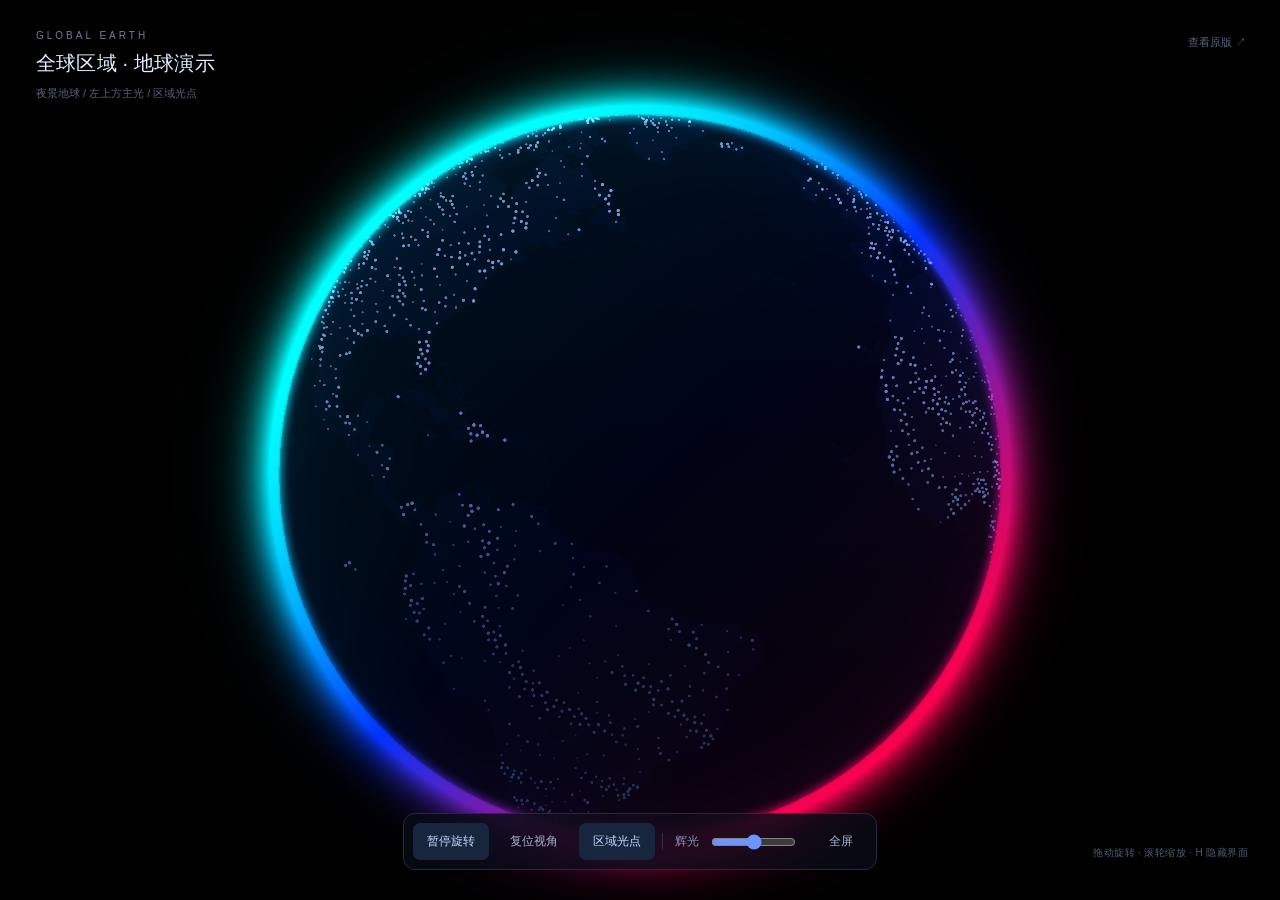
==== earth-demo/demo.html @ 6080b8ad "Publish global dashboard demo with soft hover glow" ====
<!DOCTYPE html>
<html lang="zh-CN">
<head>
  <meta charset="UTF-8" />
  <meta name="viewport" content="width=device-width, initial-scale=1.0" />
  <title>Global Earth · 地球演示</title>
  <script>
    if (new URLSearchParams(location.search).get('embed') === 'dashboard') {
      document.documentElement.classList.add('dashboard-embed');
    }
  </script>
  <style>
    * {
      margin: 0;
      padding: 0;
      box-sizing: border-box;
    }
    html,
    body {
      width: 100%;
      height: 100%;
      overflow: hidden;
      background: #000;
      font-family: "Segoe UI", "Microsoft YaHei", sans-serif;
    }

    #app {
      position: fixed;
      inset: 0;
    }

    /* 加载提示层 */
    #loader {
      position: fixed;
      inset: 0;
      display: flex;
      flex-direction: column;
      align-items: center;
      justify-content: center;
      gap: 16px;
      background: radial-gradient(ellipse at center, #06121f 0%, #000 70%);
      color: #9fc3e8;
      z-index: 20;
      transition: opacity 0.6s ease;
    }
    #loader.hidden {
      opacity: 0;
      pointer-events: none;
    }
    #loader .ring {
      width: 54px;
      height: 54px;
      border: 3px solid rgba(120, 180, 255, 0.25);
      border-top-color: #6db4ff;
      border-radius: 50%;
      animation: spin 0.9s linear infinite;
    }
    @keyframes spin {
      to {
        transform: rotate(360deg);
      }
    }
    #loader .label {
      font-size: 15px;
      letter-spacing: 1px;
    }
    #loader .label b {
      color: #cfe6ff;
    }

    /* HUD 说明 */
    #hud {
      position: fixed;
      left: 18px;
      bottom: 16px;
      color: rgba(210, 232, 255, 0.82);
      font-size: 13px;
      line-height: 1.7;
      background: rgba(6, 16, 30, 0.45);
      border: 1px solid rgba(120, 180, 255, 0.18);
      border-radius: 10px;
      padding: 12px 16px;
      backdrop-filter: blur(6px);
      z-index: 10;
      max-width: 300px;
    }
    #hud h1 {
      font-size: 15px;
      color: #bfe0ff;
      margin-bottom: 6px;
      font-weight: 600;
    }
    #hud .k {
      color: #6db4ff;
    }

    /* 信息指示 */
    #status {
      position: fixed;
      left: 18px;
      top: 16px;
      color: rgba(210, 232, 255, 0.9);
      font-size: 13px;
      background: rgba(6, 16, 30, 0.45);
      border: 1px solid rgba(120, 180, 255, 0.18);
      border-radius: 10px;
      padding: 8px 14px;
      backdrop-filter: blur(6px);
      z-index: 10;
    }
    #status b {
      color: #cfe6ff;
    }
    #status .dim {
      color: #7ba6d6;
    }

    /* 语言切换（右上角） */
    #langBar {
      position: fixed;
      right: 18px;
      top: 16px;
      display: flex;
      align-items: center;
      gap: 8px;
      color: rgba(210, 232, 255, 0.9);
      font-size: 13px;
      background: rgba(6, 16, 30, 0.45);
      border: 1px solid rgba(120, 180, 255, 0.18);
      border-radius: 10px;
      padding: 8px 12px;
      backdrop-filter: blur(6px);
      z-index: 30;
    }
    #langBar .navicon {
      font-size: 15px;
      color: #9fc3e8;
    }
    #langBar select {
      background: rgba(20, 40, 64, 0.9);
      color: #dff1ff;
      border: 1px solid rgba(120, 180, 255, 0.25);
      border-radius: 6px;
      padding: 5px 8px;
      font-size: 13px;
      outline: none;
      cursor: pointer;
    }
    #langBar select option {
      background: #0a1728;
      color: #dff1ff;
    }
    #langBar button {
      background: none;
      border: 1px solid rgba(120, 180, 255, 0.3);
      color: #9fc3e8;
      border-radius: 6px;
      padding: 4px 9px;
      font-size: 13px;
      cursor: pointer;
      line-height: 1.2;
    }
    #langBar button:hover {
      background: rgba(63, 140, 200, 0.35);
      color: #dff1ff;
    }

    canvas {
      display: block;
    }

    /* 保存/操作提示 toast */
    #toast {
      position: fixed;
      left: 50%;
      top: 20px;
      transform: translateX(-50%) translateY(-12px);
      background: rgba(6, 16, 30, 0.92);
      color: #dff1ff;
      border: 1px solid rgba(120, 180, 255, 0.35);
      padding: 9px 18px;
      border-radius: 20px;
      font-size: 14px;
      box-shadow: 0 6px 20px rgba(0, 0, 0, 0.4);
      opacity: 0;
      pointer-events: none;
      transition: opacity 0.3s ease, transform 0.3s ease;
      z-index: 30;
    }
    #toast.show {
      opacity: 1;
      transform: translateX(-50%) translateY(0);
    }

    /* 让 lil-gui 面板可滚动，保证所有参数（含保存按钮）都能看到 */
    .lil-gui.root,
    .lil-gui {
      max-height: calc(100vh - 24px);
      overflow-y: auto;
      overflow-x: hidden;
    }
    .lil-gui::-webkit-scrollbar {
      width: 8px;
    }
    .lil-gui::-webkit-scrollbar-thumb {
      background: rgba(120, 180, 255, 0.3);
      border-radius: 4px;
    }

    /* 飞线设置表格面板 */
    #flightPanel {
      position: fixed;
      left: 18px;
      top: 88px;
      width: 440px;
      max-height: calc(100vh - 210px);
      display: flex;
      flex-direction: column;
      background: rgba(6, 16, 30, 0.72);
      border: 1px solid rgba(120, 180, 255, 0.25);
      border-radius: 12px;
      color: #dff1ff;
      font-size: 13px;
      z-index: 12;
      backdrop-filter: blur(8px);
      overflow: hidden;
      transition: transform 0.25s ease, opacity 0.25s ease;
    }
    #flightPanel.collapsed .body,
    #flightPanel.collapsed .foot {
      display: none;
    }
    #flightPanel header {
      display: flex;
      align-items: center;
      justify-content: space-between;
      padding: 9px 12px;
      border-bottom: 1px solid rgba(120, 180, 255, 0.2);
      font-weight: 600;
      color: #bfe0ff;
    }
    #flightPanel header button {
      background: none;
      border: none;
      color: #8fb8e8;
      cursor: pointer;
      font-size: 13px;
    }
    #flightPanel .body {
      overflow-y: auto;
      padding: 8px 10px;
    }
    #flightPanel table {
      width: 100%;
      border-collapse: collapse;
    }
    #flightPanel th {
      text-align: left;
      color: #7ba6d6;
      font-weight: 600;
      padding: 3px 4px;
      font-size: 12px;
    }
    #flightPanel td {
      padding: 3px 4px;
    }
    #flightPanel select {
      width: 100%;
      background: rgba(20, 40, 64, 0.9);
      color: #dff1ff;
      border: 1px solid rgba(120, 180, 255, 0.25);
      border-radius: 6px;
      padding: 5px 6px;
      font-size: 13px;
      outline: none;
    }
    #flightPanel .btns {
      white-space: nowrap;
    }
    #flightPanel .btns button {
      width: 24px;
      height: 24px;
      border-radius: 6px;
      border: 1px solid rgba(120, 180, 255, 0.3);
      background: rgba(40, 70, 110, 0.6);
      color: #dff1ff;
      cursor: pointer;
      font-size: 15px;
      line-height: 1;
      margin-right: 3px;
    }
    #flightPanel .btns button.add:hover {
      background: #2f6f9f;
    }
    #flightPanel .btns button.del:hover {
      background: #a04040;
    }
    #flightPanel .addgroup {
      width: 100%;
      margin-top: 8px;
      padding: 7px 8px;
      border: none;
      border-radius: 8px;
      cursor: pointer;
      background: rgba(63, 120, 180, 0.25);
      color: #cfe6ff;
      font-size: 13px;
    }
    #flightPanel .addgroup:hover {
      background: rgba(63, 140, 200, 0.4);
    }
    #flightPanel .foot {
      padding: 8px 12px;
      border-top: 1px solid rgba(120, 180, 255, 0.2);
      color: #7ba6d6;
      font-size: 11px;
      line-height: 1.6;
    }

    /* 视图切换（地球 / 中国地图） */
    #viewToggle {
      position: fixed;
      right: 18px;
      bottom: 18px;
      background: rgba(6, 16, 30, 0.6);
      color: #dff1ff;
      border: 1px solid rgba(120, 180, 255, 0.3);
      border-radius: 8px;
      padding: 7px 12px;
      font-size: 13px;
      cursor: pointer;
      z-index: 12;
      backdrop-filter: blur(6px);
    }
    #viewToggle:hover {
      background: rgba(63, 140, 200, 0.35);
      color: #dff1ff;
    }

    /* 画布录屏（WebM/VP9 无损）：位于视图切换按钮上方 */
    #recordBar {
      position: fixed;
      right: 18px;
      bottom: 60px;
      display: flex;
      align-items: center;
      gap: 8px;
      z-index: 12;
      backdrop-filter: blur(6px);
    }
    #recordBtn {
      background: rgba(6, 16, 30, 0.6);
      color: #dff1ff;
      border: 1px solid rgba(120, 180, 255, 0.3);
      border-radius: 8px;
      padding: 7px 12px;
      font-size: 13px;
      cursor: pointer;
      min-width: 72px;
      text-align: center;
      white-space: nowrap;
    }
    #recordBtn:hover {
      background: rgba(63, 140, 200, 0.35);
      color: #dff1ff;
    }
    #recordBtn.recording {
      background: rgba(220, 60, 60, 0.9);
      color: #fff;
      border-color: rgba(255, 150, 150, 0.6);
      animation: recPulse 1.15s ease-in-out infinite;
    }
    @keyframes recPulse {
      0%, 100% { opacity: 1; }
      50% { opacity: 0.5; }
    }
    #recordQuality {
      background: rgba(6, 16, 30, 0.6);
      color: #dff1ff;
      border: 1px solid rgba(120, 180, 255, 0.3);
      border-radius: 8px;
      padding: 6px 8px;
      font-size: 12px;
      cursor: pointer;
    }
    #recordQuality:disabled {
      opacity: 0.5;
      cursor: not-allowed;
    }

    /* China 模式：隐藏地球相关 UI（中国地图自身的 .china-gui 面板由 JS 控制显示） */
    body.china-mode .lil-gui:not(.china-gui):not(.china-gui .lil-gui),
    body.china-mode #flightPanel,
    body.china-mode #hud,
    body.china-mode #status {
      display: none;
    }

    /* 中国地图工具提示 */
    #chinaTooltip {
      position: fixed;
      z-index: 40;
      pointer-events: none;
      background: rgba(6, 16, 30, 0.92);
      border: 1px solid rgba(120, 180, 255, 0.4);
      color: #dff1ff;
      padding: 5px 12px;
      border-radius: 6px;
      font-size: 13px;
      box-shadow: 0 6px 18px rgba(0, 0, 0, 0.45);
    }

    /* 中国地图标题 + 返回 */
    #chinaHeader {
      position: fixed;
      left: 18px;
      top: 16px;
      display: flex;
      align-items: center;
      gap: 10px;
      background: rgba(6, 16, 30, 0.6);
      border: 1px solid rgba(120, 180, 255, 0.3);
      border-radius: 8px;
      padding: 8px 12px;
      z-index: 12;
      backdrop-filter: blur(6px);
    }
    #chinaTitle {
      color: #bfe0ff;
      font-size: 14px;
      font-weight: 600;
    }
    #chinaBack {
      background: none;
      border: 1px solid rgba(120, 180, 255, 0.3);
      color: #9fc3e8;
      border-radius: 6px;
      padding: 4px 10px;
      font-size: 13px;
      cursor: pointer;
    }
    #chinaBack:hover {
      background: rgba(63, 140, 200, 0.35);
      color: #dff1ff;
    }
    #chinaEarthBack {
      background: none;
      border: 1px solid rgba(255, 210, 74, 0.4);
      color: #ffd24a;
      border-radius: 6px;
      padding: 4px 10px;
      font-size: 13px;
      cursor: pointer;
    }
    #chinaEarthBack:hover {
      background: rgba(255, 210, 74, 0.2);
      color: #fff6d8;
    }

    /* China 模式加载提示 */
    #chinaLoading {
      position: fixed;
      left: 50%;
      top: 50%;
      transform: translate(-50%, -50%);
      color: #9fc3e8;
      font-size: 15px;
      z-index: 40;
    }

    /* 下钻失败 / 无数据提示 */
    .chinaToast {
      position: fixed;
      left: 50%;
      top: 24px;
      transform: translateX(-50%);
      background: rgba(6, 16, 30, 0.94);
      color: #dff1ff;
      border: 1px solid rgba(255, 180, 120, 0.4);
      padding: 9px 18px;
      border-radius: 8px;
      font-size: 14px;
      z-index: 50;
      opacity: 1;
      transition: opacity 0.35s ease, transform 0.35s ease;
    }
    .chinaToast.hide {
      opacity: 0;
      transform: translateX(-50%) translateY(-10px);
    }
  </style>

  <script type="importmap">
    {
      "imports": {
        "three": "./vendor/three.module.js",
        "three/addons/": "./vendor/",
        "lil-gui": "./vendor/lil-gui.esm.js"
      }
    }
  </script>

<style>
  #langBar, #viewToggle, #recordBar, #status, #hud, #flightPanel,
  .lil-gui, #earthChinaTip, #chinaHeader, #chinaLoading { display: none !important; }
  #loader.hidden { visibility: hidden; }
  body { background: #000; color: #e6edff; font-family: -apple-system,BlinkMacSystemFont,"Segoe UI","PingFang SC",sans-serif; }
  .presentation-head { position:fixed; top:30px; left:36px; z-index:6; pointer-events:none; transition:opacity .3s; }
  .eyebrow { font-size:10px; font-weight:500; letter-spacing:3px; color:#727e9a; }
  .presentation-head h1 { font-size:20px; font-weight:500; letter-spacing:.2px; margin-top:9px; }
  .presentation-head small { display:block; margin-top:9px; color:#57617a; font-size:11px; }
  .demo-controls { position:fixed; z-index:10; bottom:30px; left:50%; transform:translateX(-50%); display:flex; gap:7px; align-items:center; padding:9px; border:1px solid #242a40; background:rgba(9,12,23,.82); border-radius:12px; backdrop-filter:blur(20px); transition:opacity .3s; white-space:nowrap; }
  .demo-controls button { border:1px solid transparent; padding:9px 13px; background:transparent; border-radius:7px; color:#aab3ca; cursor:pointer; font:inherit; font-size:12px; }
  .demo-controls button:hover { color:#fff; background:#1a2238; }
  .demo-controls button[aria-pressed=true] { background:#17253f; color:#c5d8ff; }
  .demo-controls label { border-left:1px solid #283044; padding:0 12px; display:flex; gap:12px; align-items:center; font-size:12px; color:#8793ad; }
  .demo-controls input { width:85px; accent-color:#6d94fc; }
  .help { position:fixed; bottom:40px; right:32px; z-index:5; font-size:10px; color:#505970; letter-spacing:.4px; transition:opacity .3s; pointer-events:none; }
  .source-link { position:fixed; top:35px; right:34px; z-index:8; color:#56617b; font-size:11px; text-decoration:none; transition:opacity .3s; }
  .source-link:hover { color:#b6c6e7; }
  body.clean .demo-controls, body.clean .presentation-head, body.clean .help, body.clean .source-link { opacity:0; pointer-events:none; }
  :focus-visible { outline:2px solid #8eacff; outline-offset:3px; }
  @media (max-width:900px) { .help { bottom:100px; right:50%; transform:translateX(50%); white-space:nowrap; } }
  @media (max-width:600px) { .presentation-head { left:22px; top:24px; } .presentation-head h1 { font-size:17px; } .source-link { right:22px; top:27px; font-size:10px; } .demo-controls { width:calc(100% - 24px); bottom:18px; gap:2px; flex-wrap:wrap; justify-content:center; } .demo-controls button { padding:8px 10px; } .demo-controls label { padding:0 8px; } .demo-controls input { width:62px; } .help { bottom:118px; } }
  html.dashboard-embed, .dashboard-embed body { background: transparent; }
  .dashboard-embed .presentation-head, .dashboard-embed .demo-controls,
  .dashboard-embed .help, .dashboard-embed .source-link { display: none; }
  .dashboard-embed #loader { background: transparent; }
  .dashboard-embed #loader .label { font-size: 12px; color: #7e90b0; }
  .dashboard-embed canvas { touch-action: none; }
  .dashboard-embed #app { opacity: 0; }
  .dashboard-embed body.ready #app { opacity: 1; }
  .dashboard-embed #loader { display: none; }
  .dashboard-embed body.load-failed #loader { display: flex; }

</style>
</head>
<body>
  <div id="app"></div>

  <!-- 加载层 -->
  <div id="loader">
    <div class="ring"></div>
    <div class="label"><span data-i18n="loader.text">正在加载地球纹理</span> <b id="progress">0%</b></div>
  </div>

  <!-- 操作提示 -->
  <div id="toast"></div>

  <!-- 语言切换 -->
  <div id="langBar">
    <span class="navicon">🌐</span>
    <select id="langSelect" data-i18n-title="lang.placeholder"></select>
    <button id="langRefresh" data-i18n-title="lang.refreshTitle" title="刷新语言列表">⟳</button>
  </div>

  <!-- 视图切换（地球 / 中国地图） -->
  <button id="viewToggle">🗺️ 中国地图</button>

  <!-- 画布录屏（WebM/VP9 无损 + 低占用） -->
  <div id="recordBar">
    <button id="recordBtn" data-i18n="rec.start">🎬 录制</button>
    <select id="recordQuality" data-i18n-title="rec.title" title="画质">
      <option value="high" data-i18n="rec.qualityHigh">高画质</option>
      <option value="mid" selected data-i18n="rec.qualityMid">均衡</option>
      <option value="small" data-i18n="rec.qualitySmall">高压缩</option>
    </select>
  </div>

  <!-- 状态信息 -->
  <div id="status">
    <span data-i18n="status.sourcePrefix">地图来源：</span><b>NASA Blue Marble</b><span data-i18n="status.sourceSuffix"> · 贴图：8K</span><br />
    <span class="dim" data-i18n="status.features">昼夜交替 &nbsp;·&nbsp; 云层 &nbsp;·&nbsp; 大气辉光 &nbsp;·&nbsp; 星空闪烁 &nbsp;·&nbsp; 护罩·能量波</span>
  </div>

  <!-- 操作说明 -->
  <div id="hud">
    <h1 data-i18n="hud.title">🌍 三维真实地球</h1>
    <div><span class="k" data-i18n="hud.drag">拖动</span><span data-i18n="hud.dragDesc">：旋转视角</span></div>
    <div><span class="k" data-i18n="hud.scroll">滚轮</span><span data-i18n="hud.scrollDesc">：缩放</span></div>
    <div><span class="k" data-i18n="hud.pan">右键拖动</span><span data-i18n="hud.panDesc">：平移</span></div>
    <div style="margin-top:6px;opacity:.75" data-i18n="hud.note">
      已移除太阳与月球，仅保留昼夜光照。
    </div>
  </div>

  <!-- 飞线设置表格 -->
  <div id="flightPanel">
    <header>
      <span class="title" data-i18n="flight.title">✈️ 飞线设置</span>
      <button id="flightPanelToggle" data-i18n-title="flight.collapseTitle" title="收起/展开" data-i18n="flight.collapse">收起</button>
    </header>
    <div class="body">
      <table>
        <thead>
          <tr><th data-i18n="flight.colSource">起点城市</th><th data-i18n="flight.colTarget">终点城市</th><th data-i18n="flight.colAction">操作</th></tr>
        </thead>
        <tbody id="flightTbody"></tbody>
      </table>
      <button id="flightAddGroup" class="addgroup" data-i18n="flight.addGroup">＋ 新增分组（1 起点 + n 终点）</button>
    </div>
    <div class="foot" data-i18n="flight.foot">
      同一行：起点=该组开头城市，终点=该组一个终点。点「＋」复制本行起点以增加同一组的终点；「－」删除本行。
    </div>
  </div>

  
  <header class="presentation-head"><p class="eyebrow">GLOBAL EARTH</p><h1>全球区域 · 地球演示</h1><small>夜景地球 / 左上方主光 / 区域光点</small></header>
  <a class="source-link" href="./index.html" target="_blank" rel="noopener">查看原版 ↗</a>
  <nav class="demo-controls" aria-label="地球演示控制">
    <button id="rotate" aria-pressed="false">自动旋转</button>
    <button id="reset">复位视角</button>
    <button id="points" aria-pressed="true">区域光点</button>
    <label>辉光 <input id="glow" aria-label="辉光强度" type="range" min="0" max="2" step="0.05" value="1"></label>
    <button id="fullscreen">全屏</button>
  </nav>
  <p class="help">拖动旋转 · 滚轮缩放 · H 隐藏界面</p>
  <script type="module">
    try { await import('./js/presentation.js?v=20261103-hover-glow'); }
    catch (error) {
      document.body.classList.add('load-failed');
      document.querySelector('#loader .label').textContent = '地球加载失败，请刷新页面重试';
      document.getElementById('loader').classList.remove('hidden');
      console.error(error);
    }
  </script>
</body>
</html>
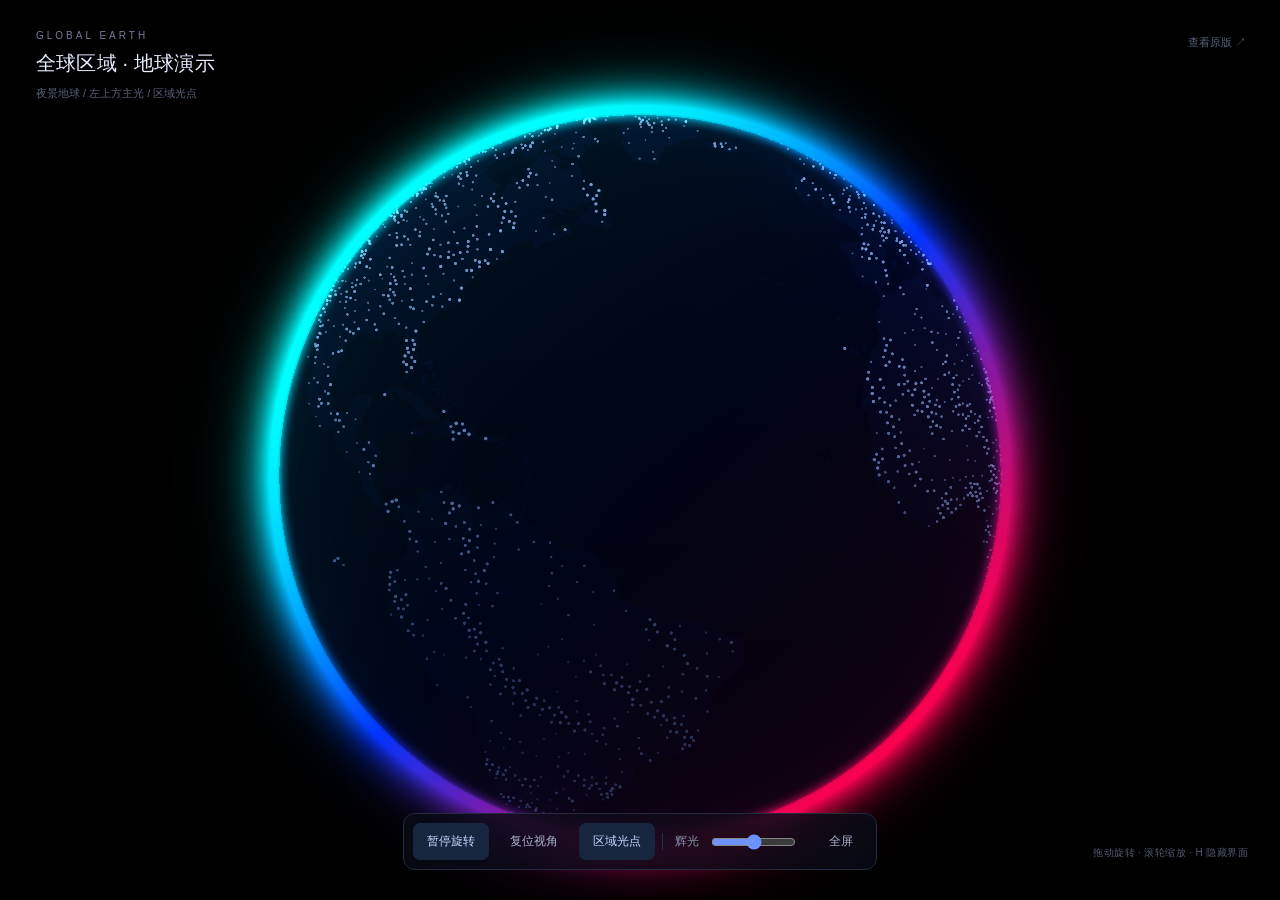
==== commit 28cf7f3a: "Show dashboard before globe loads and reduce texture downloads" ====
--- a/earth-demo/demo.html
+++ b/earth-demo/demo.html
@@ -616,11 +616,12 @@
   </nav>
   <p class="help">拖动旋转 · 滚轮缩放 · H 隐藏界面</p>
   <script type="module">
-    try { await import('./js/presentation.js?v=20261103-hover-glow'); }
+    try { await import('./js/presentation.js?v=20261103-fast-start'); }
     catch (error) {
       document.body.classList.add('load-failed');
       document.querySelector('#loader .label').textContent = '地球加载失败，请刷新页面重试';
       document.getElementById('loader').classList.remove('hidden');
+      if (parent !== window) parent.postMessage({type:'earth:failed'}, location.origin);
       console.error(error);
     }
   </script>
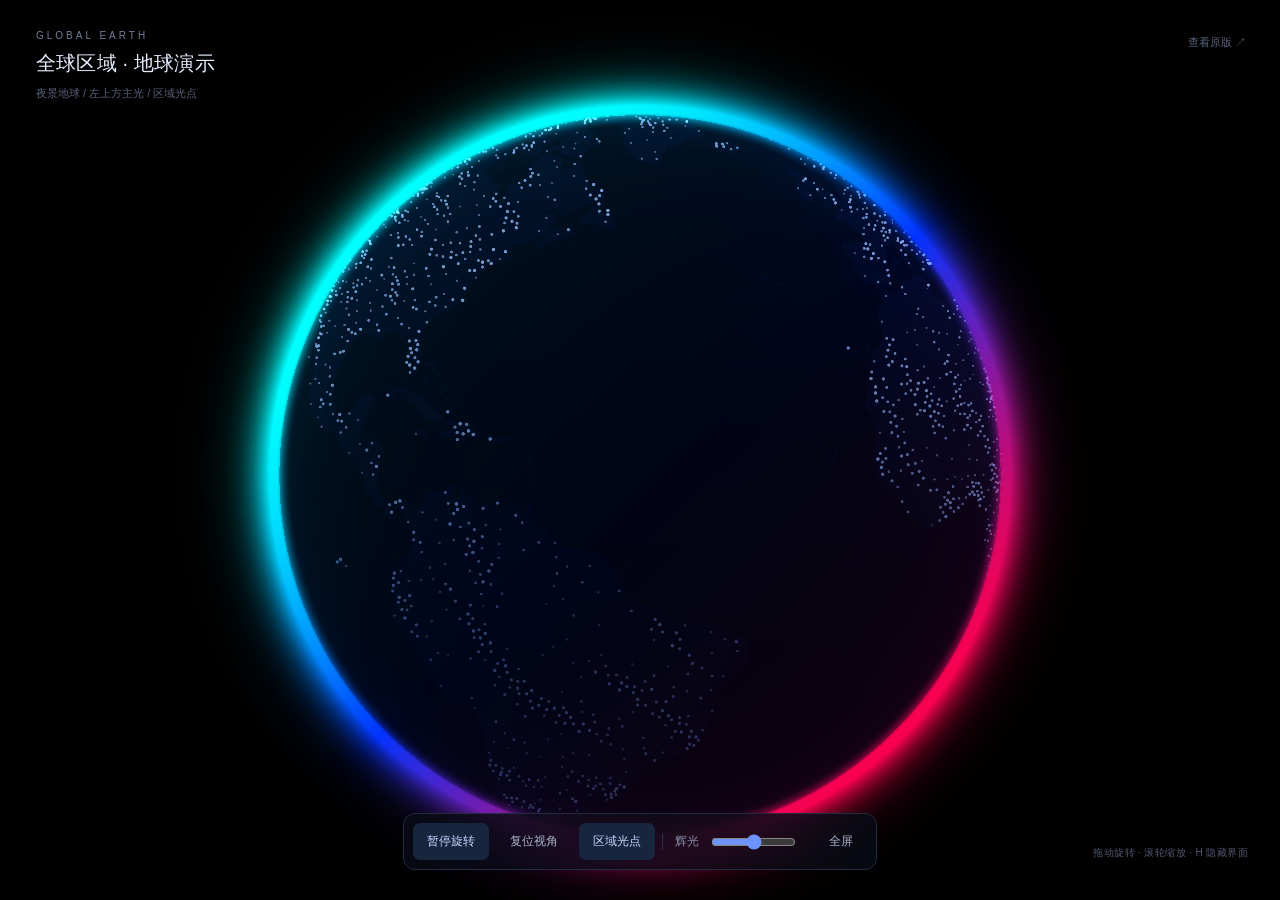
==== commit e57d12c2: "Synchronize globe reveal and animate live demo revenue" ====
--- a/earth-demo/demo.html
+++ b/earth-demo/demo.html
@@ -616,7 +616,7 @@
   </nav>
   <p class="help">拖动旋转 · 滚轮缩放 · H 隐藏界面</p>
   <script type="module">
-    try { await import('./js/presentation.js?v=20261103-fast-start'); }
+    try { await import('./js/presentation.js?v=20261103-synced-revenue'); }
     catch (error) {
       document.body.classList.add('load-failed');
       document.querySelector('#loader .label').textContent = '地球加载失败，请刷新页面重试';
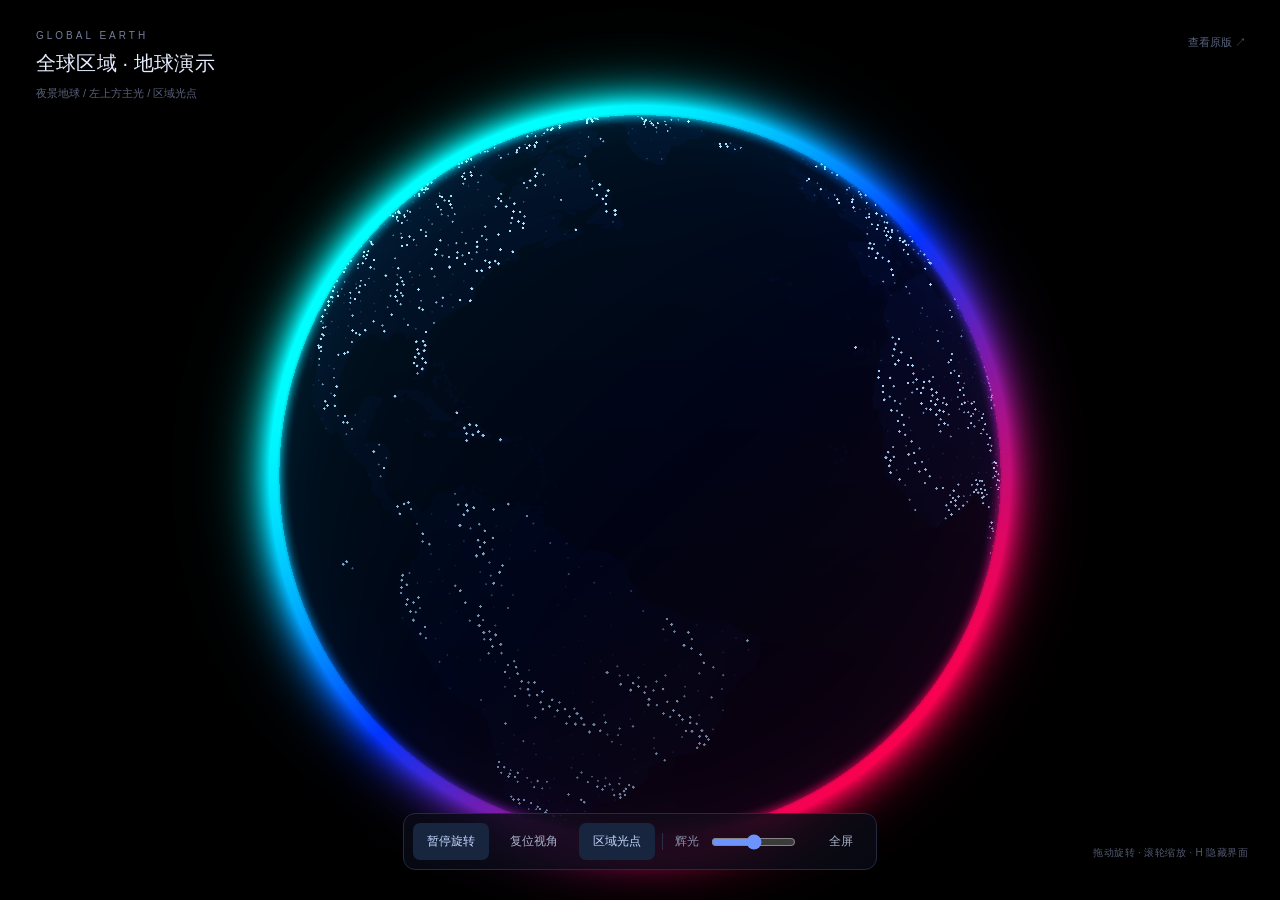
==== commit 111c75f2: "Give idle globe particles depth and soften the rim" ====
--- a/earth-demo/demo.html
+++ b/earth-demo/demo.html
@@ -616,7 +616,7 @@
   </nav>
   <p class="help">拖动旋转 · 滚轮缩放 · H 隐藏界面</p>
   <script type="module">
-    try { await import('./js/presentation.js?v=20261103-synced-revenue'); }
+    try { await import('./js/presentation.js?v=20261103-particle-depth'); }
     catch (error) {
       document.body.classList.add('load-failed');
       document.querySelector('#loader .label').textContent = '地球加载失败，请刷新页面重试';
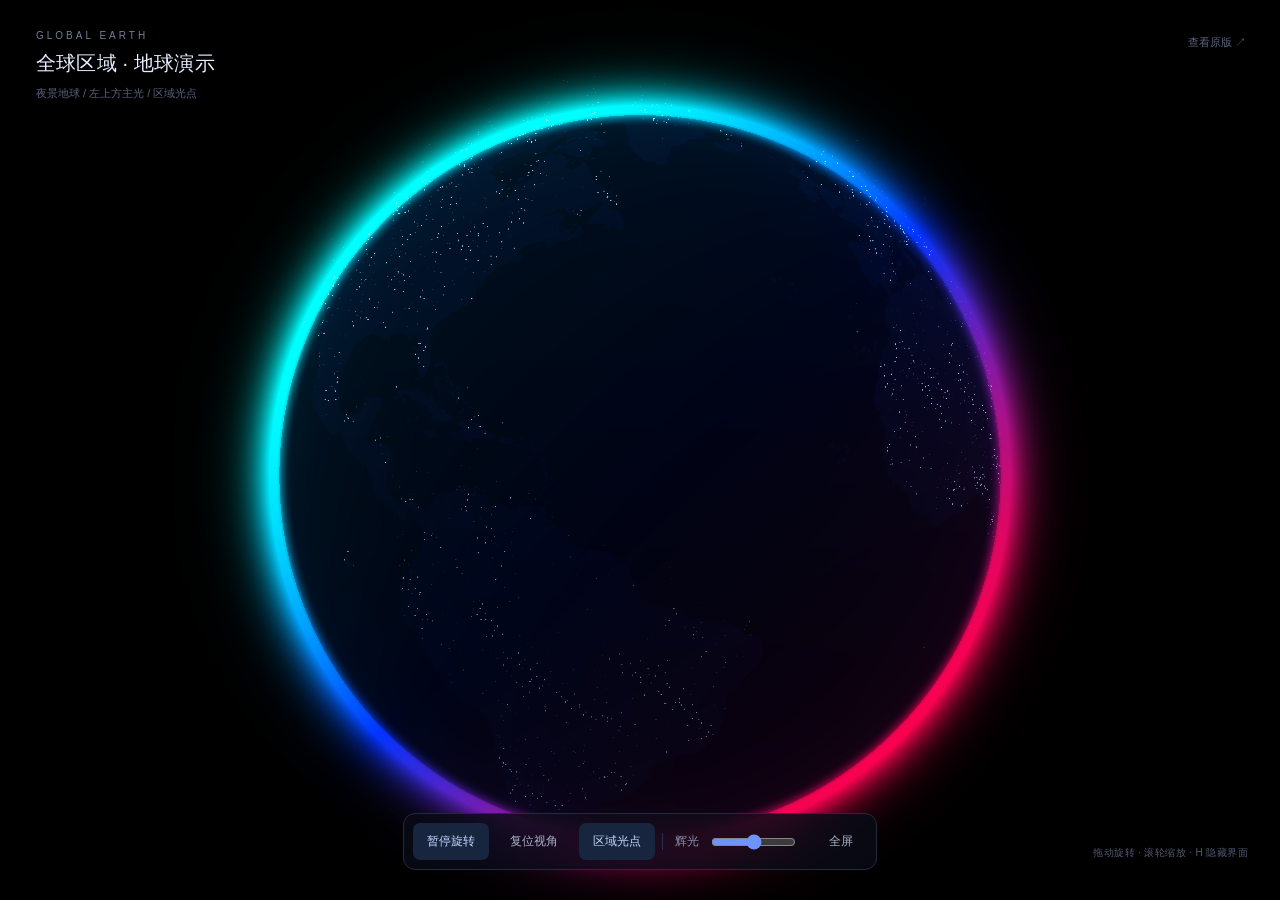
==== commit 6ee62b7d: "Add regional particle morphs and unify upward signal effects" ====
--- a/earth-demo/demo.html
+++ b/earth-demo/demo.html
@@ -616,7 +616,7 @@
   </nav>
   <p class="help">拖动旋转 · 滚轮缩放 · H 隐藏界面</p>
   <script type="module">
-    try { await import('./js/presentation.js?v=20261103-particle-depth'); }
+    try { await import('./js/presentation.js?v=20261105-particle-polish'); }
     catch (error) {
       document.body.classList.add('load-failed');
       document.querySelector('#loader .label').textContent = '地球加载失败，请刷新页面重试';
